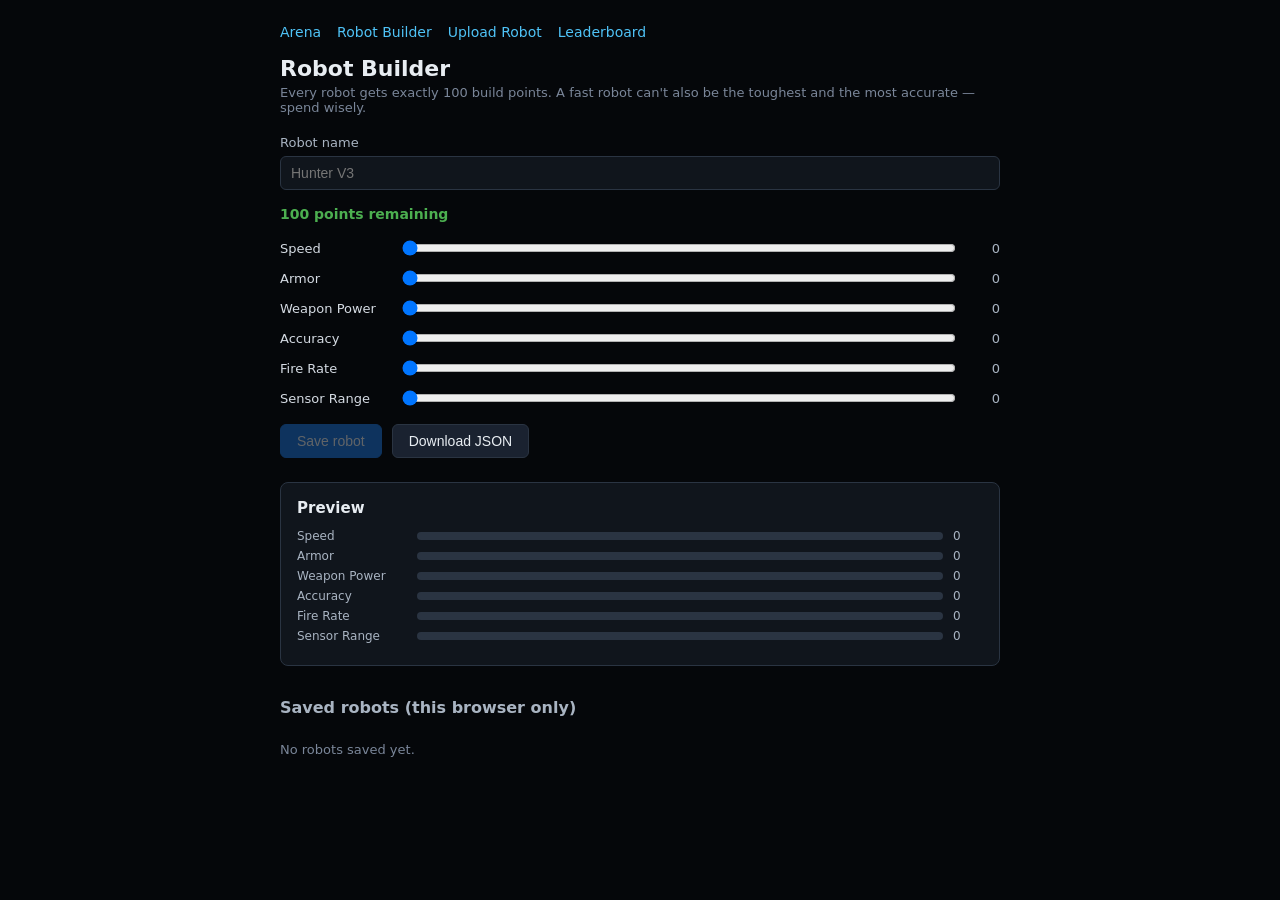
==== frontend/builder.html @ ab30fda7 "Add match HUD (round/score) and leaderboard page MatchHud renders a round counter and live score ove" ====
<!doctype html>
<html>
  <head>
    <meta charset="utf-8" />
    <title>BotForge Arena — Robot Builder</title>
    <link rel="stylesheet" href="src/styles.css" />
  </head>
  <body>
    <div class="page">
      <nav>
        <a href="index.html">Arena</a>
        <a href="builder.html">Robot Builder</a>
        <a href="upload.html">Upload Robot</a>
        <a href="leaderboard.html">Leaderboard</a>
      </nav>

      <h1>Robot Builder</h1>
      <p class="hint">
        Every robot gets exactly 100 build points. A fast robot can't also be the toughest and the
        most accurate — spend wisely.
      </p>

      <form id="robot-form">
        <div class="field">
          <label for="robot-name">Robot name</label>
          <input type="text" id="robot-name" maxlength="40" placeholder="Hunter V3" required />
        </div>

        <div class="points-remaining" id="points-remaining">100 points remaining</div>

        <div class="stats">
          <div class="stat-row">
            <label for="stat-speed">Speed</label>
            <input type="range" id="stat-speed" data-stat="speed" min="0" max="100" value="0" />
            <span class="stat-value" id="stat-speed-value">0</span>
          </div>
          <div class="stat-row">
            <label for="stat-armor">Armor</label>
            <input type="range" id="stat-armor" data-stat="armor" min="0" max="100" value="0" />
            <span class="stat-value" id="stat-armor-value">0</span>
          </div>
          <div class="stat-row">
            <label for="stat-weapon_power">Weapon Power</label>
            <input
              type="range"
              id="stat-weapon_power"
              data-stat="weapon_power"
              min="0"
              max="100"
              value="0"
            />
            <span class="stat-value" id="stat-weapon_power-value">0</span>
          </div>
          <div class="stat-row">
            <label for="stat-accuracy">Accuracy</label>
            <input type="range" id="stat-accuracy" data-stat="accuracy" min="0" max="100" value="0" />
            <span class="stat-value" id="stat-accuracy-value">0</span>
          </div>
          <div class="stat-row">
            <label for="stat-fire_rate">Fire Rate</label>
            <input
              type="range"
              id="stat-fire_rate"
              data-stat="fire_rate"
              min="0"
              max="100"
              value="0"
            />
            <span class="stat-value" id="stat-fire_rate-value">0</span>
          </div>
          <div class="stat-row">
            <label for="stat-sensor_range">Sensor Range</label>
            <input
              type="range"
              id="stat-sensor_range"
              data-stat="sensor_range"
              min="0"
              max="100"
              value="0"
            />
            <span class="stat-value" id="stat-sensor_range-value">0</span>
          </div>
        </div>

        <div class="actions">
          <button type="submit" id="save-button" class="primary">Save robot</button>
          <button type="button" id="download-button">Download JSON</button>
        </div>
      </form>

      <div class="robot-card" id="robot-card">
        <h3>Preview</h3>
      </div>

      <h2>Saved robots (this browser only)</h2>
      <div id="saved-robots-list" class="saved-list"></div>
    </div>

    <script src="src/builder.js" type="module"></script>
  </body>
</html>
---- frontend/src/styles.css ----
body {
  margin: 0;
  background: #05070a;
  color: #e8edf2;
  font-family: system-ui, sans-serif;
}

.page {
  max-width: 720px;
  margin: 0 auto;
  padding: 24px 16px 48px;
}

nav {
  display: flex;
  gap: 16px;
  margin-bottom: 16px;
}

nav a {
  color: #4fc3f7;
  text-decoration: none;
  font-size: 14px;
}

nav a:hover {
  text-decoration: underline;
}

h1 {
  font-size: 22px;
  margin: 0 0 4px;
}

h2 {
  font-size: 16px;
  color: #a9b4c2;
  margin: 32px 0 12px;
}

.hint {
  color: #7a8699;
  font-size: 13px;
  margin: 0 0 20px;
}

.arena-shell {
  display: flex;
  justify-content: center;
}

.field {
  margin-bottom: 16px;
}

.field label {
  display: block;
  font-size: 13px;
  color: #a9b4c2;
  margin-bottom: 6px;
}

.field input[type='text'] {
  width: 100%;
  box-sizing: border-box;
  padding: 8px 10px;
  background: #10151c;
  border: 1px solid #2a3442;
  border-radius: 6px;
  color: #e8edf2;
  font-size: 14px;
}

.points-remaining {
  font-size: 14px;
  font-weight: 600;
  margin-bottom: 16px;
  color: #4caf50;
}

.points-remaining.over-budget {
  color: #e53935;
}

.stat-row {
  display: grid;
  grid-template-columns: 110px 1fr 36px;
  align-items: center;
  gap: 10px;
  margin-bottom: 10px;
}

.stat-row label {
  font-size: 13px;
  color: #d5dbe3;
}

.stat-row input[type='range'] {
  width: 100%;
}

.stat-row .stat-value {
  text-align: right;
  font-variant-numeric: tabular-nums;
  font-size: 13px;
  color: #a9b4c2;
}

.actions {
  display: flex;
  gap: 10px;
  margin-top: 16px;
}

button {
  font-size: 14px;
  padding: 8px 16px;
  border-radius: 6px;
  border: 1px solid #2a3442;
  background: #1a2230;
  color: #e8edf2;
  cursor: pointer;
}

button:hover:not(:disabled) {
  background: #232e40;
}

button:disabled {
  opacity: 0.4;
  cursor: not-allowed;
}

button.primary {
  background: #1d76db;
  border-color: #1d76db;
}

button.primary:hover:not(:disabled) {
  background: #1866bd;
}

.robot-card {
  margin-top: 24px;
  padding: 16px;
  background: #10151c;
  border: 1px solid #2a3442;
  border-radius: 8px;
}

.robot-card h3 {
  margin: 0 0 12px;
  font-size: 15px;
}

.card-bar-row {
  display: grid;
  grid-template-columns: 110px 1fr 30px;
  align-items: center;
  gap: 10px;
  margin-bottom: 6px;
  font-size: 12px;
  color: #a9b4c2;
}

.card-bar-track {
  height: 8px;
  background: #2a3442;
  border-radius: 4px;
  overflow: hidden;
}

.card-bar-fill {
  height: 100%;
  background: #4fc3f7;
}

.saved-list {
  display: flex;
  flex-direction: column;
  gap: 10px;
}

.saved-item {
  display: flex;
  justify-content: space-between;
  align-items: center;
  padding: 10px 14px;
  background: #10151c;
  border: 1px solid #2a3442;
  border-radius: 6px;
  font-size: 13px;
}

.saved-item .saved-meta {
  color: #7a8699;
  font-size: 12px;
}

.saved-item .saved-actions {
  display: flex;
  gap: 8px;
}

.empty-note {
  color: #7a8699;
  font-size: 13px;
}

input[type='file'] {
  color: #d5dbe3;
  font-size: 13px;
}

.banner {
  margin-top: 20px;
  padding: 12px 14px;
  border-radius: 6px;
  font-size: 13px;
  border: 1px solid transparent;
}

.banner.success {
  background: rgba(76, 175, 80, 0.12);
  border-color: #4caf50;
  color: #8ee69a;
}

.banner.error {
  background: rgba(229, 57, 53, 0.12);
  border-color: #e53935;
  color: #f2a3a1;
}

.error-list {
  list-style: none;
  padding: 0;
  margin: 8px 0 0;
}

.error-item {
  padding: 6px 0;
  border-top: 1px solid rgba(229, 57, 53, 0.25);
}

.error-item:first-child {
  border-top: none;
}

.error-item code {
  background: rgba(255, 255, 255, 0.08);
  padding: 1px 5px;
  border-radius: 4px;
  font-size: 12px;
}

.table-wrap {
  overflow-x: auto;
}

.leaderboard-table {
  width: 100%;
  border-collapse: collapse;
  font-size: 13px;
}

.leaderboard-table th,
.leaderboard-table td {
  padding: 8px 10px;
  text-align: left;
  white-space: nowrap;
}

.leaderboard-table th {
  color: #7a8699;
  font-weight: 600;
  border-bottom: 1px solid #2a3442;
}

.leaderboard-table td.numeric,
.leaderboard-table th.numeric {
  text-align: right;
}

.leaderboard-table tbody tr:nth-child(odd) {
  background: #10151c;
}

.leaderboard-table tbody tr:first-child td {
  color: #ffd54f;
  font-weight: 600;
}
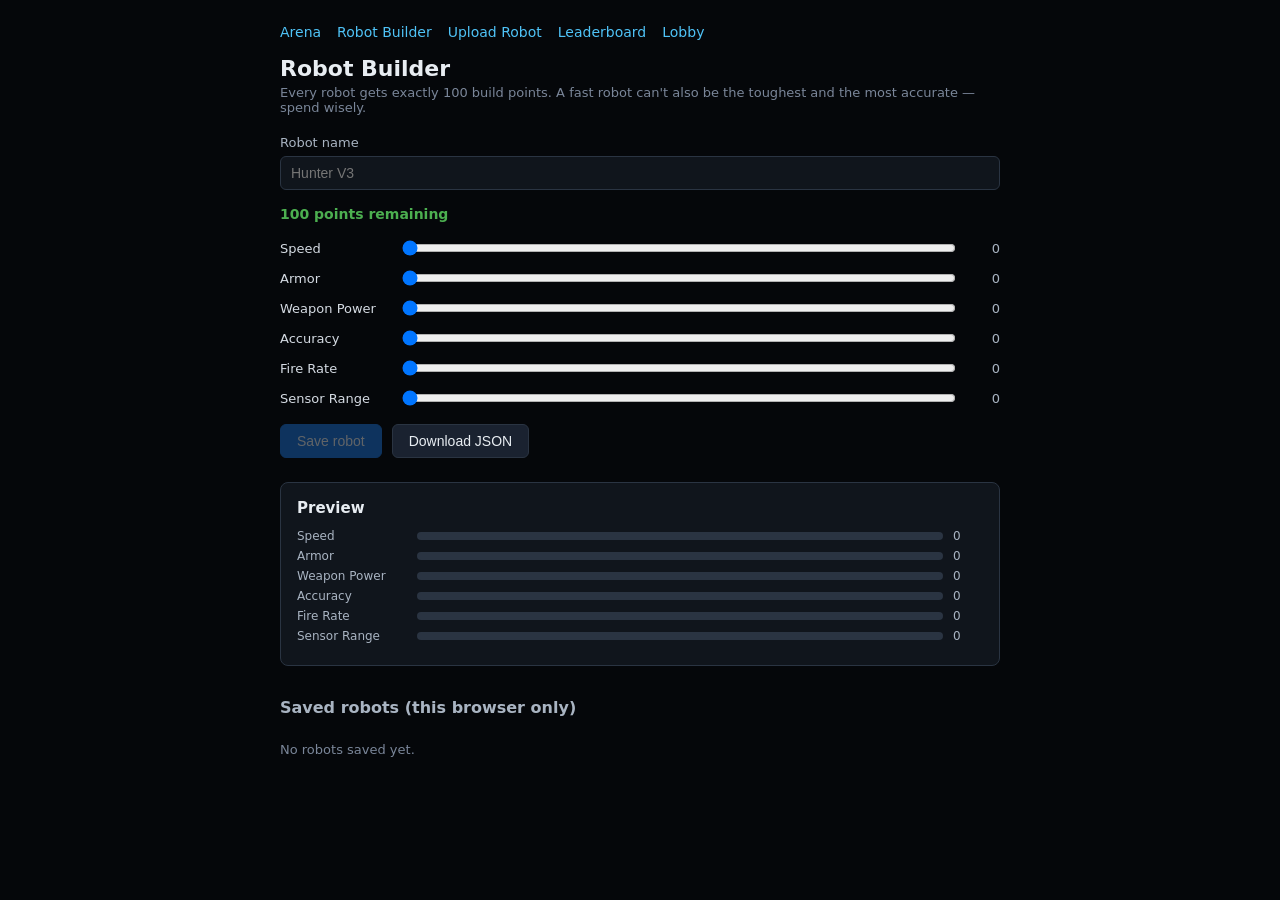
==== commit 4ea5e344: "Add multiplayer lobby: name, robot, ready-up, spectate (Milestone 6) New lobby.html lets a player pi" ====
--- a/frontend/builder.html
+++ b/frontend/builder.html
@@ -12,6 +12,7 @@
         <a href="builder.html">Robot Builder</a>
         <a href="upload.html">Upload Robot</a>
         <a href="leaderboard.html">Leaderboard</a>
+        <a href="lobby.html">Lobby</a>
       </nav>
 
       <h1>Robot Builder</h1>
--- a/frontend/src/styles.css
+++ b/frontend/src/styles.css
@@ -290,3 +290,45 @@
   color: #ffd54f;
   font-weight: 600;
 }
+
+.lobby-players {
+  display: flex;
+  flex-direction: column;
+  gap: 8px;
+  margin: 16px 0;
+}
+
+.lobby-player {
+  display: flex;
+  justify-content: space-between;
+  align-items: center;
+  padding: 10px 14px;
+  background: #10151c;
+  border: 1px solid #2a3442;
+  border-radius: 6px;
+  font-size: 13px;
+}
+
+.lobby-player .lobby-player-robot {
+  color: #7a8699;
+  font-size: 12px;
+}
+
+.ready-badge {
+  font-size: 12px;
+  padding: 3px 9px;
+  border-radius: 999px;
+  background: #2a3442;
+  color: #a9b4c2;
+}
+
+.ready-badge.is-ready {
+  background: rgba(76, 175, 80, 0.18);
+  color: #8ee69a;
+}
+
+.robot-summary {
+  margin-top: 8px;
+  font-size: 12px;
+  color: #7a8699;
+}
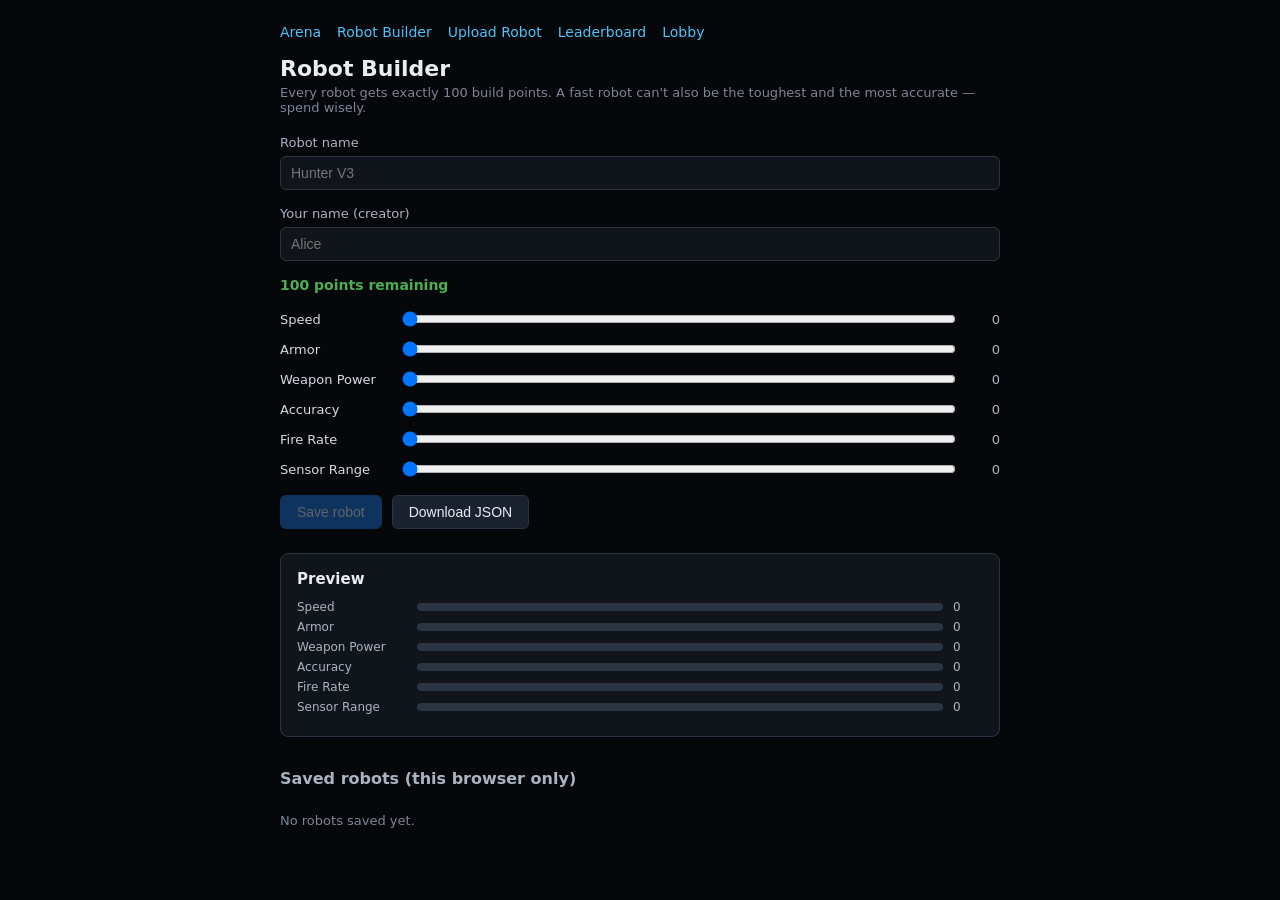
==== commit 05426ad1: "Fix Robot Builder: add creator field, default version/logic Robots built via builder.html were faili" ====
--- a/frontend/builder.html
+++ b/frontend/builder.html
@@ -25,6 +25,11 @@
         <div class="field">
           <label for="robot-name">Robot name</label>
           <input type="text" id="robot-name" maxlength="40" placeholder="Hunter V3" required />
+        </div>
+
+        <div class="field">
+          <label for="creator-name">Your name (creator)</label>
+          <input type="text" id="creator-name" maxlength="24" placeholder="Alice" required />
         </div>
 
         <div class="points-remaining" id="points-remaining">100 points remaining</div>
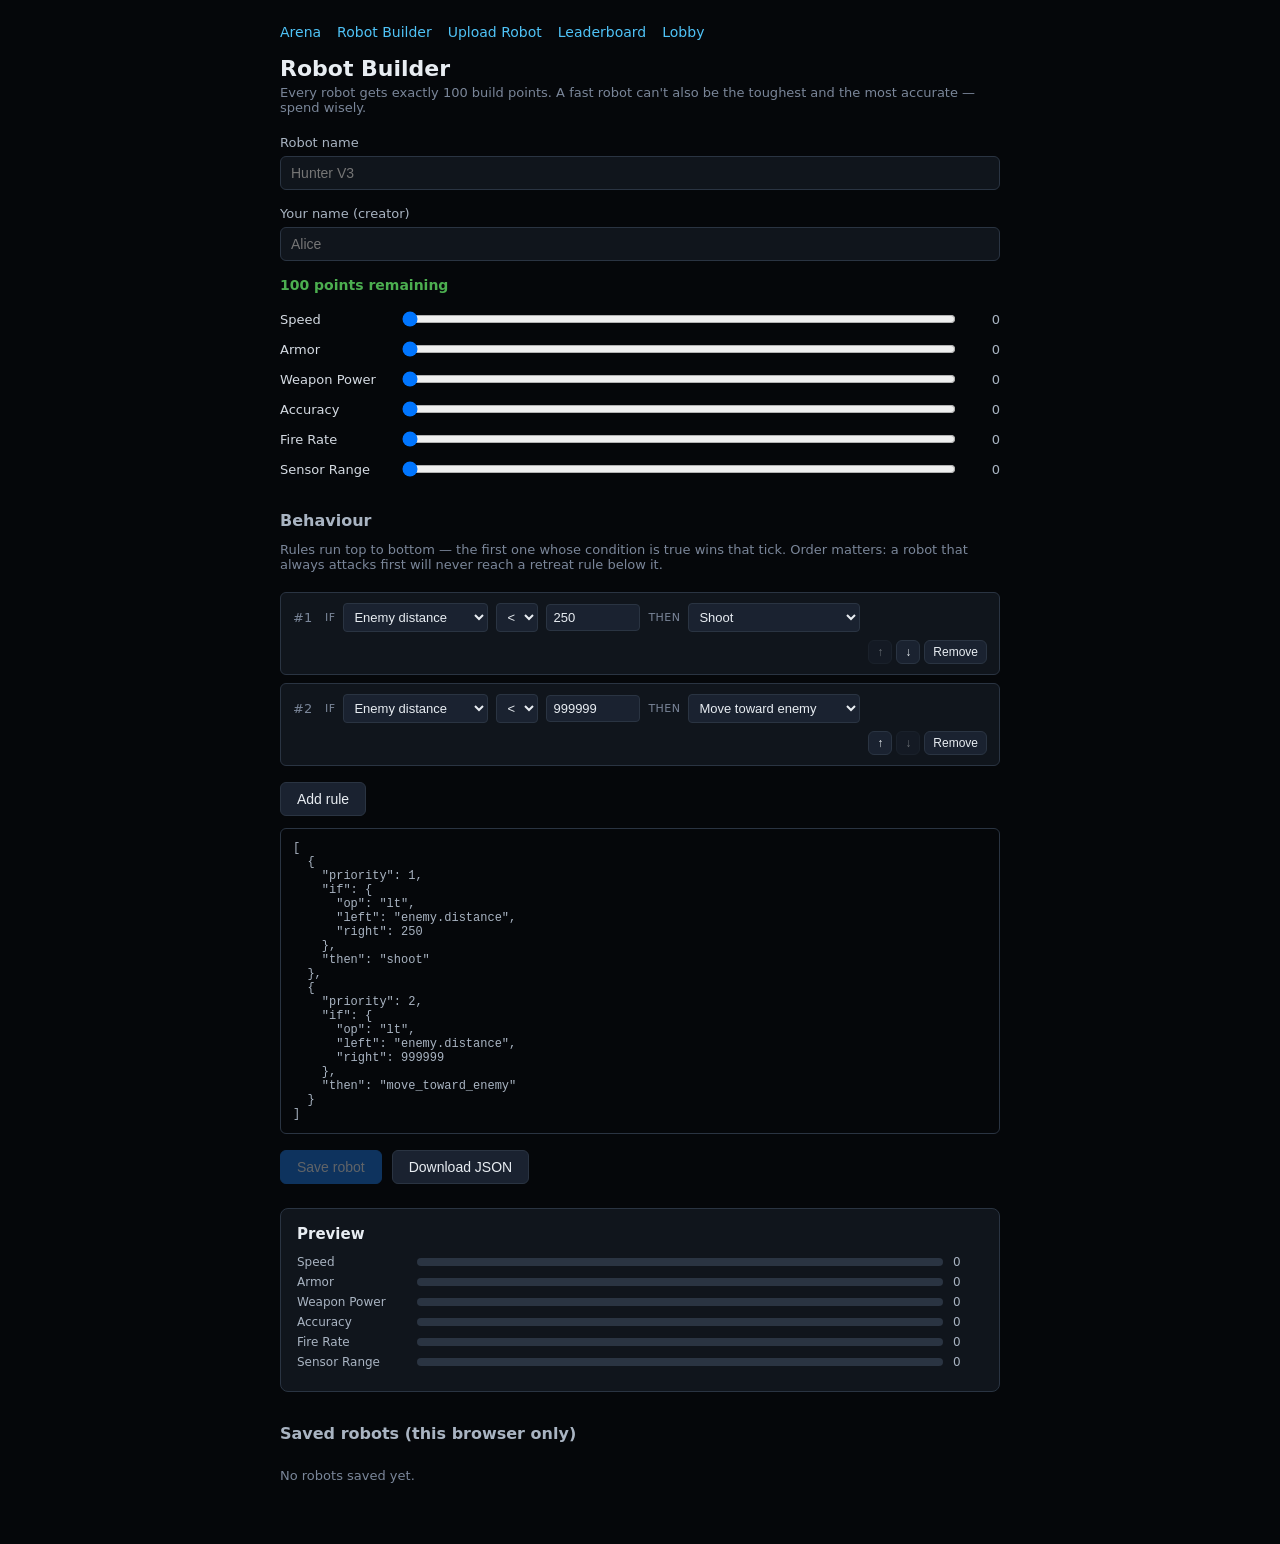
==== commit 9955f84a: "Add a logic editor to the Robot Builder (Stage 1 rules) The builder previously shipped every robot w" ====
--- a/frontend/builder.html
+++ b/frontend/builder.html
@@ -88,6 +88,17 @@
           </div>
         </div>
 
+        <h2>Behaviour</h2>
+        <p class="hint">
+          Rules run top to bottom — the first one whose condition is true wins that tick. Order
+          matters: a robot that always attacks first will never reach a retreat rule below it.
+        </p>
+        <div id="logic-rules"></div>
+        <div class="actions">
+          <button type="button" id="add-rule-button">Add rule</button>
+        </div>
+        <pre class="logic-preview" id="logic-preview"></pre>
+
         <div class="actions">
           <button type="submit" id="save-button" class="primary">Save robot</button>
           <button type="button" id="download-button">Download JSON</button>
--- a/frontend/src/styles.css
+++ b/frontend/src/styles.css
@@ -332,3 +332,66 @@
   font-size: 12px;
   color: #7a8699;
 }
+
+.rule-row {
+  display: flex;
+  flex-wrap: wrap;
+  align-items: center;
+  gap: 8px;
+  padding: 10px 12px;
+  margin-bottom: 8px;
+  background: #10151c;
+  border: 1px solid #2a3442;
+  border-radius: 6px;
+  font-size: 13px;
+}
+
+.rule-priority {
+  color: #7a8699;
+  font-variant-numeric: tabular-nums;
+  min-width: 24px;
+}
+
+.rule-word {
+  color: #7a8699;
+  font-size: 11px;
+  text-transform: uppercase;
+  letter-spacing: 0.04em;
+}
+
+.rule-row select,
+.rule-row input {
+  background: #1a2230;
+  border: 1px solid #2a3442;
+  border-radius: 4px;
+  color: #e8edf2;
+  font-size: 13px;
+  padding: 5px 6px;
+}
+
+.rule-number {
+  width: 80px;
+}
+
+.rule-controls {
+  display: flex;
+  gap: 4px;
+  margin-left: auto;
+}
+
+.rule-controls button {
+  padding: 4px 8px;
+  font-size: 12px;
+}
+
+.logic-preview {
+  margin-top: 12px;
+  padding: 12px;
+  background: #05070a;
+  border: 1px solid #2a3442;
+  border-radius: 6px;
+  font-size: 12px;
+  color: #a9b4c2;
+  overflow-x: auto;
+  white-space: pre;
+}
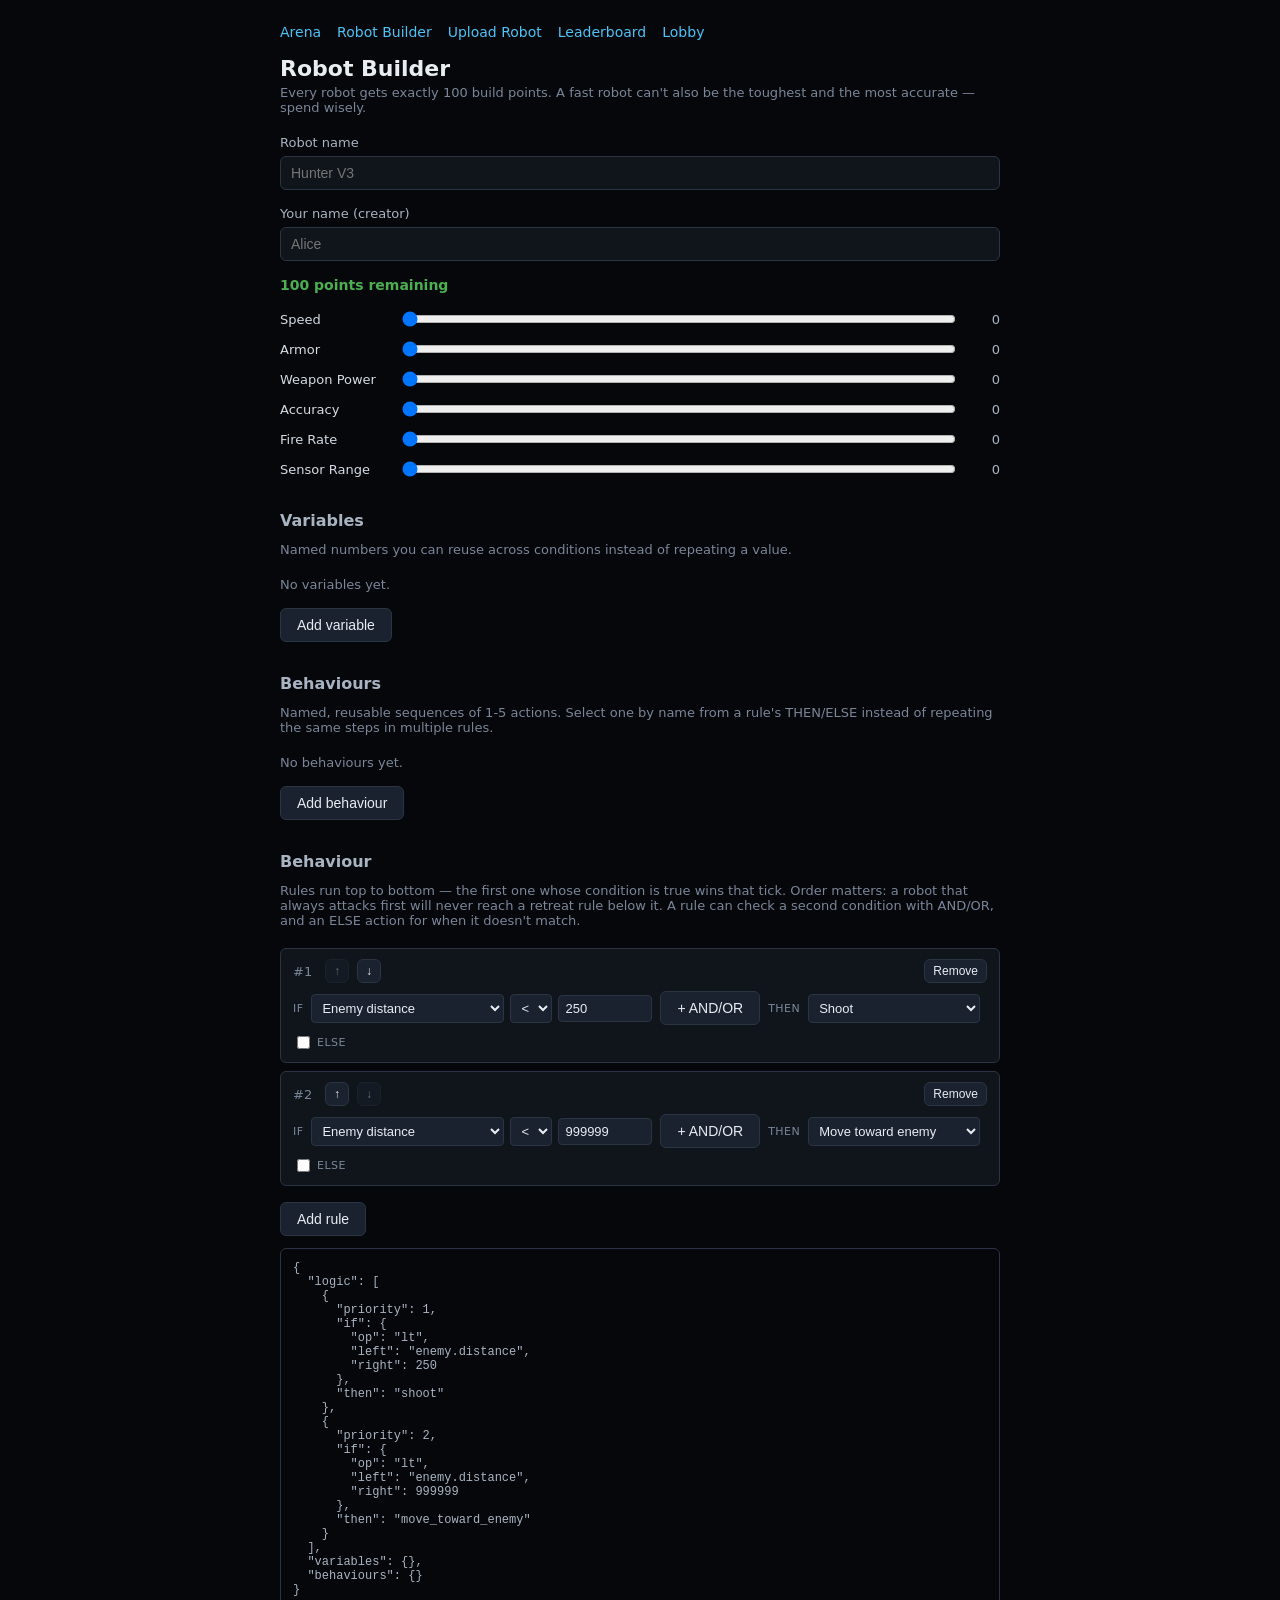
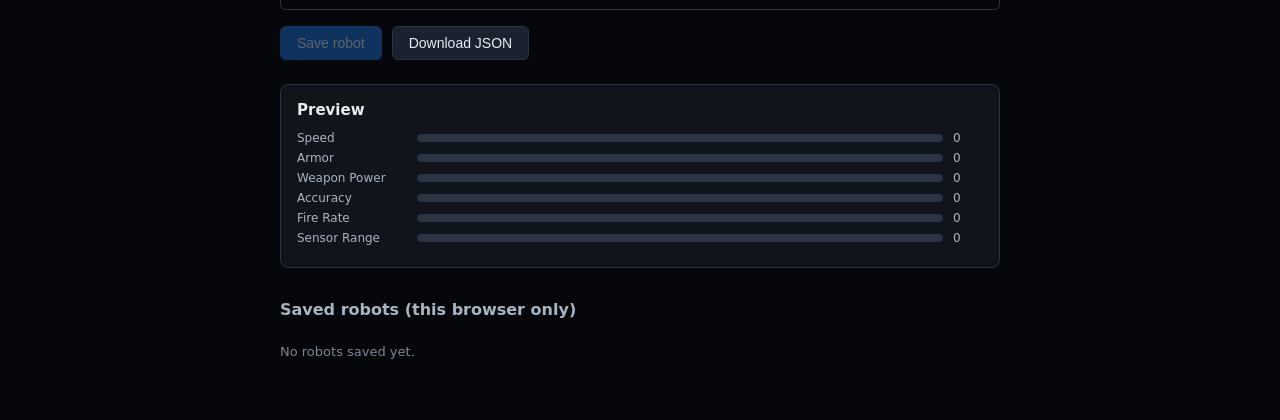
==== commit 71a70b86: "Upgrade the Robot Builder's logic editor to match the interpreter The editor only ever exposed Stage" ====
--- a/frontend/builder.html
+++ b/frontend/builder.html
@@ -88,10 +88,28 @@
           </div>
         </div>
 
+        <h2>Variables</h2>
+        <p class="hint">Named numbers you can reuse across conditions instead of repeating a value.</p>
+        <div id="variables-list"></div>
+        <div class="actions">
+          <button type="button" id="add-variable-button">Add variable</button>
+        </div>
+
+        <h2>Behaviours</h2>
+        <p class="hint">
+          Named, reusable sequences of 1-5 actions. Select one by name from a rule's THEN/ELSE
+          instead of repeating the same steps in multiple rules.
+        </p>
+        <div id="behaviours-list"></div>
+        <div class="actions">
+          <button type="button" id="add-behaviour-button">Add behaviour</button>
+        </div>
+
         <h2>Behaviour</h2>
         <p class="hint">
           Rules run top to bottom — the first one whose condition is true wins that tick. Order
-          matters: a robot that always attacks first will never reach a retreat rule below it.
+          matters: a robot that always attacks first will never reach a retreat rule below it. A
+          rule can check a second condition with AND/OR, and an ELSE action for when it doesn't match.
         </p>
         <div id="logic-rules"></div>
         <div class="actions">
--- a/frontend/src/styles.css
+++ b/frontend/src/styles.css
@@ -384,6 +384,119 @@
   font-size: 12px;
 }
 
+.rule-header {
+  display: flex;
+  align-items: center;
+  gap: 4px;
+  width: 100%;
+}
+
+.rule-header button {
+  padding: 4px 8px;
+  font-size: 12px;
+  margin-left: 4px;
+}
+
+.rule-header button:last-child {
+  margin-left: auto;
+}
+
+.rule-condition {
+  display: inline-flex;
+  align-items: center;
+  gap: 6px;
+}
+
+.rule-var-toggle {
+  padding: 3px 7px !important;
+  font-size: 11px !important;
+  color: #7a8699;
+}
+
+.rule-else-toggle {
+  display: inline-flex;
+  align-items: center;
+  gap: 4px;
+  font-size: 11px;
+  color: #7a8699;
+  text-transform: uppercase;
+  letter-spacing: 0.04em;
+}
+
+.kv-row {
+  display: flex;
+  align-items: center;
+  gap: 8px;
+  padding: 8px 12px;
+  margin-bottom: 6px;
+  background: #10151c;
+  border: 1px solid #2a3442;
+  border-radius: 6px;
+}
+
+.kv-row input[type='text'] {
+  flex: 1;
+  background: #1a2230;
+  border: 1px solid #2a3442;
+  border-radius: 4px;
+  color: #e8edf2;
+  font-size: 13px;
+  padding: 5px 6px;
+}
+
+.kv-row input[type='number'] {
+  width: 90px;
+  background: #1a2230;
+  border: 1px solid #2a3442;
+  border-radius: 4px;
+  color: #e8edf2;
+  font-size: 13px;
+  padding: 5px 6px;
+}
+
+.behaviour-row {
+  display: flex;
+  flex-wrap: wrap;
+  align-items: center;
+  gap: 8px;
+  padding: 8px 12px;
+  margin-bottom: 6px;
+  background: #10151c;
+  border: 1px solid #2a3442;
+  border-radius: 6px;
+}
+
+.behaviour-row input[type='text'] {
+  width: 160px;
+  background: #1a2230;
+  border: 1px solid #2a3442;
+  border-radius: 4px;
+  color: #e8edf2;
+  font-size: 13px;
+  padding: 5px 6px;
+}
+
+.behaviour-steps {
+  display: flex;
+  flex-wrap: wrap;
+  gap: 6px;
+}
+
+.behaviour-step {
+  display: inline-flex;
+  align-items: center;
+  gap: 2px;
+}
+
+.behaviour-step select {
+  background: #1a2230;
+  border: 1px solid #2a3442;
+  border-radius: 4px;
+  color: #e8edf2;
+  font-size: 12px;
+  padding: 4px 5px;
+}
+
 .logic-preview {
   margin-top: 12px;
   padding: 12px;
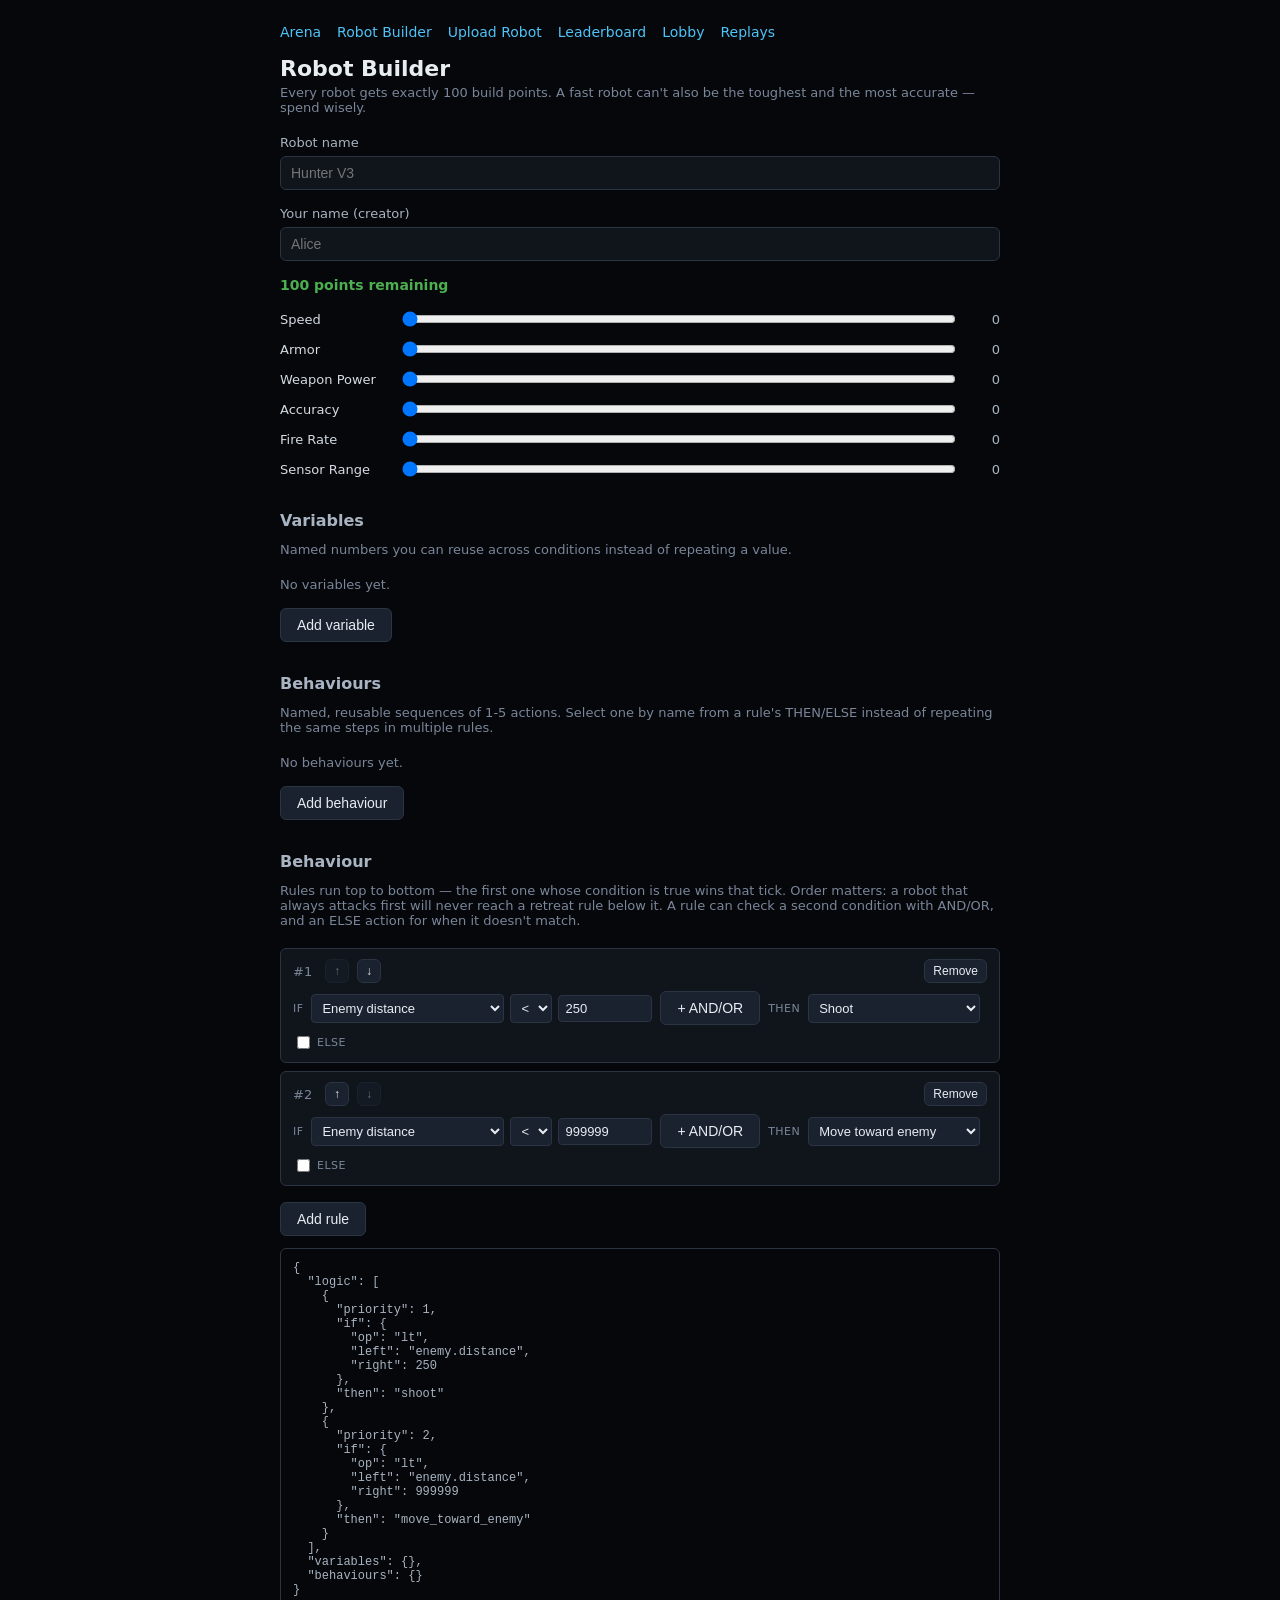
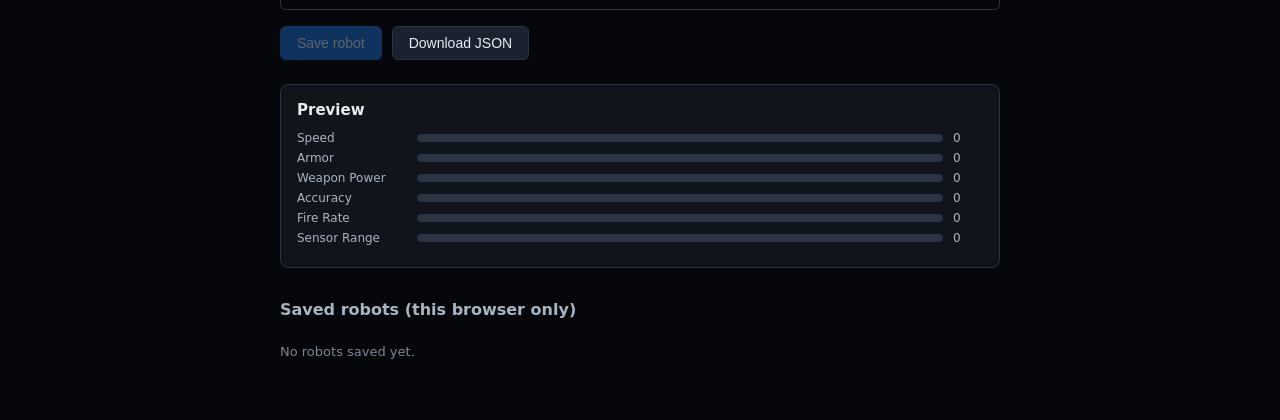
==== commit 5ed53cd4: "Add replay browsing/playback UI Extracted robot/projectile/combat-effect drawing out of ArenaScene i" ====
--- a/frontend/builder.html
+++ b/frontend/builder.html
@@ -13,6 +13,7 @@
         <a href="upload.html">Upload Robot</a>
         <a href="leaderboard.html">Leaderboard</a>
         <a href="lobby.html">Lobby</a>
+        <a href="replay.html">Replays</a>
       </nav>
 
       <h1>Robot Builder</h1>
--- a/frontend/src/styles.css
+++ b/frontend/src/styles.css
@@ -508,3 +508,41 @@
   overflow-x: auto;
   white-space: pre;
 }
+
+.replay-item {
+  display: flex;
+  justify-content: space-between;
+  align-items: center;
+  padding: 10px 14px;
+  margin-bottom: 8px;
+  background: #10151c;
+  border: 1px solid #2a3442;
+  border-radius: 6px;
+  font-size: 13px;
+}
+
+.replay-item .replay-meta {
+  color: #7a8699;
+  font-size: 12px;
+}
+
+.replay-controls {
+  align-items: center;
+}
+
+.replay-controls input[type='range'] {
+  flex: 1;
+  min-width: 120px;
+}
+
+.replay-markers {
+  display: flex;
+  flex-wrap: wrap;
+  gap: 8px;
+  margin-bottom: 20px;
+}
+
+.replay-markers button:disabled {
+  opacity: 0.35;
+  cursor: not-allowed;
+}
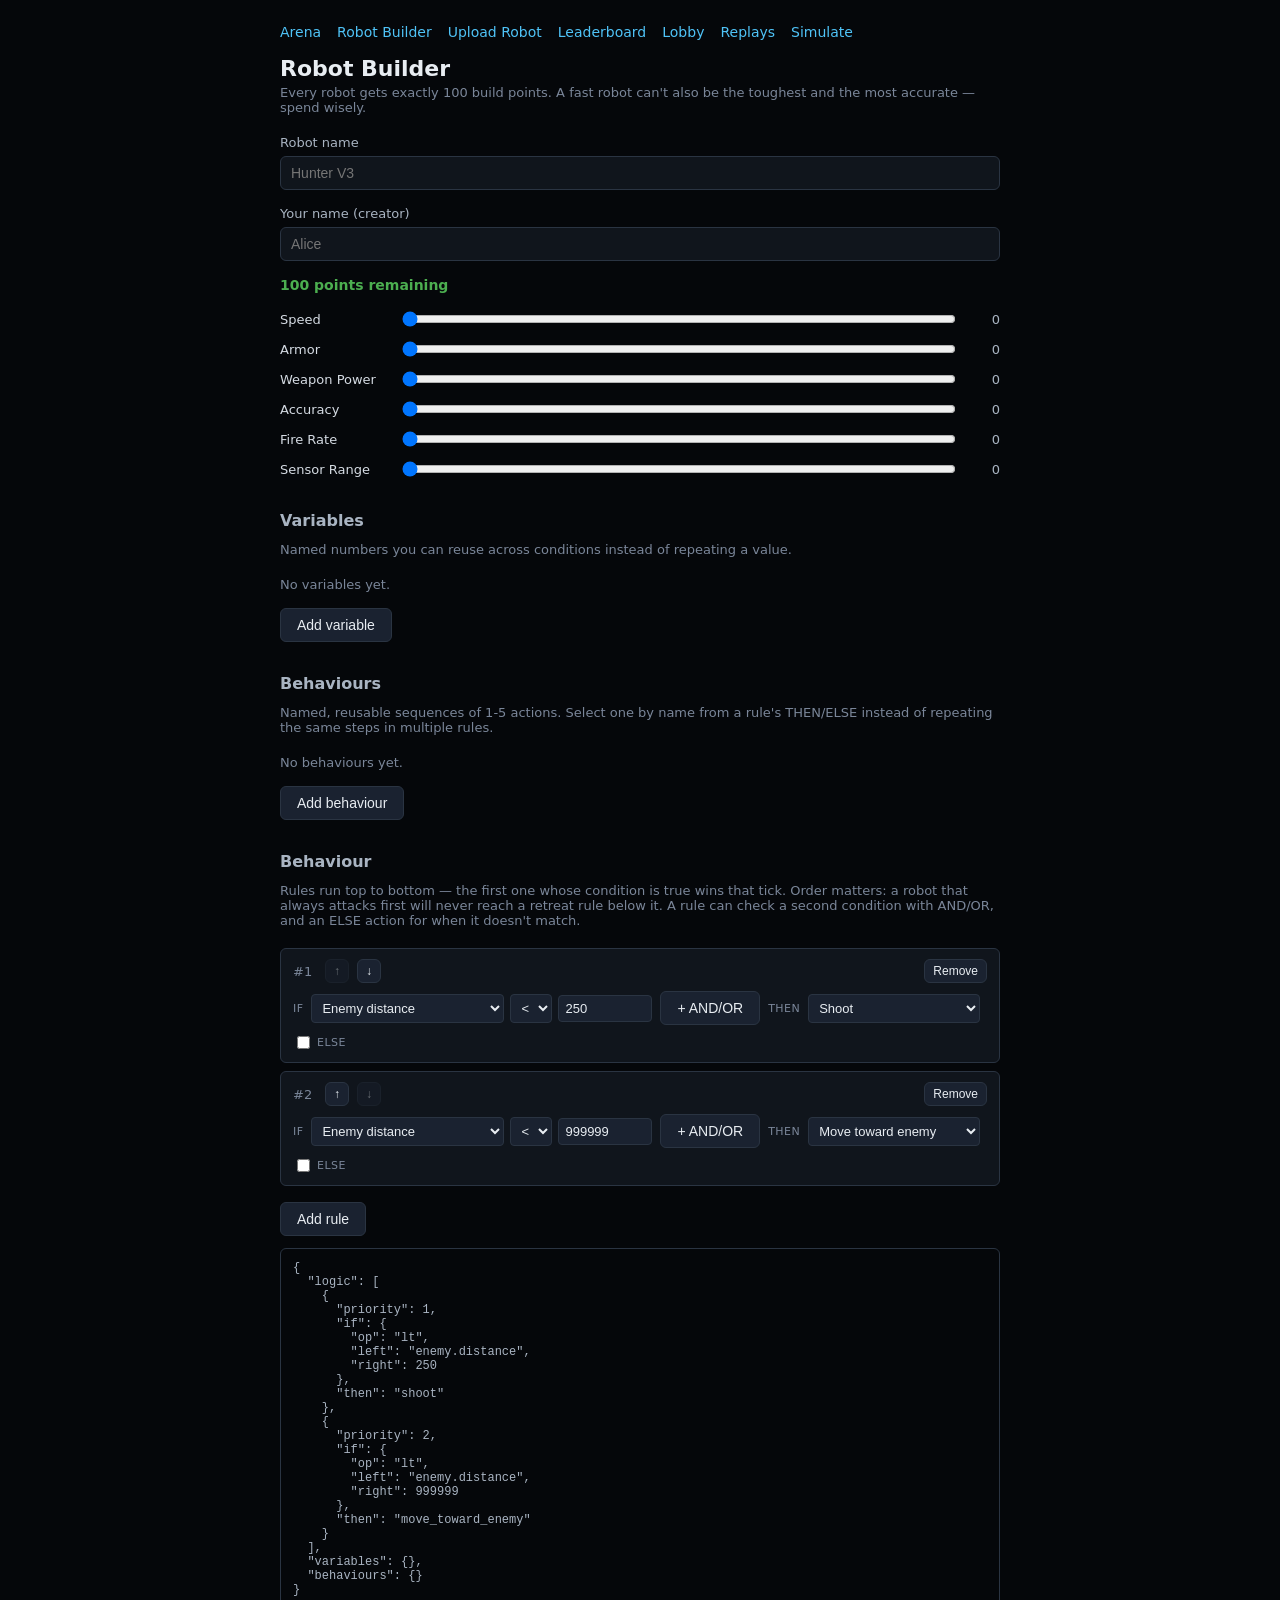
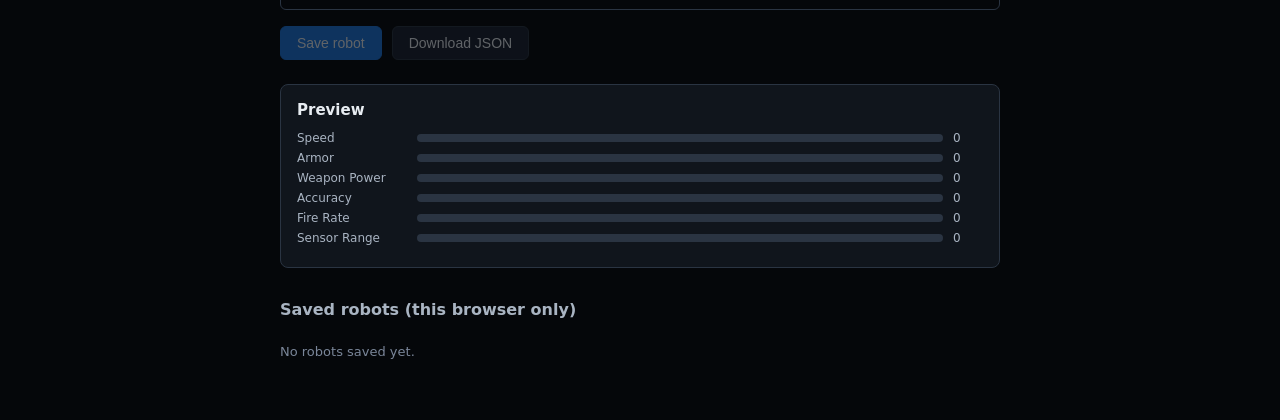
==== commit 8122bf8f: "Add simulation mode UI; fix Builder allowing unspent build points New simulate.html lets a player pi" ====
--- a/frontend/builder.html
+++ b/frontend/builder.html
@@ -14,6 +14,7 @@
         <a href="leaderboard.html">Leaderboard</a>
         <a href="lobby.html">Lobby</a>
         <a href="replay.html">Replays</a>
+        <a href="simulate.html">Simulate</a>
       </nav>
 
       <h1>Robot Builder</h1>
--- a/frontend/src/styles.css
+++ b/frontend/src/styles.css
@@ -546,3 +546,90 @@
   opacity: 0.35;
   cursor: not-allowed;
 }
+
+.sim-slots {
+  display: flex;
+  flex-wrap: wrap;
+  gap: 16px;
+  margin-bottom: 16px;
+}
+
+.sim-slot {
+  flex: 1;
+  min-width: 220px;
+  padding: 14px;
+  background: #10151c;
+  border: 1px solid #2a3442;
+  border-radius: 8px;
+}
+
+.sim-slot h2 {
+  margin-top: 0;
+}
+
+.sim-slot select {
+  width: 100%;
+  box-sizing: border-box;
+  background: #1a2230;
+  border: 1px solid #2a3442;
+  border-radius: 4px;
+  color: #e8edf2;
+  font-size: 13px;
+  padding: 6px;
+}
+
+/* Win/loss/draw split — a part-to-whole stacked bar. Categorical
+   slots 1/2/3 from the dataviz skill's validated dark-mode palette,
+   used unmodified (pre-validated for CVD-safe adjacent contrast), in
+   fixed order: robot A, robot B, draws. */
+.viz-root {
+  --series-a: #3987e5;
+  --series-b: #d95926;
+  --series-draw: #199e70;
+  --viz-surface: #10151c;
+  --viz-text-secondary: #a9b4c2;
+  margin-top: 16px;
+}
+
+.sim-bar {
+  display: flex;
+  height: 20px;
+  gap: 2px;
+  background: var(--viz-surface);
+  margin-bottom: 12px;
+}
+
+.sim-bar-segment {
+  height: 100%;
+}
+
+.sim-bar-segment:first-child {
+  border-top-left-radius: 4px;
+  border-bottom-left-radius: 4px;
+}
+
+.sim-bar-segment:last-child {
+  border-top-right-radius: 4px;
+  border-bottom-right-radius: 4px;
+}
+
+.sim-legend {
+  display: flex;
+  flex-wrap: wrap;
+  gap: 16px;
+  font-size: 13px;
+  color: var(--viz-text-secondary);
+}
+
+.sim-legend-item {
+  display: flex;
+  align-items: center;
+  gap: 6px;
+}
+
+.sim-legend-swatch {
+  width: 10px;
+  height: 10px;
+  border-radius: 2px;
+  flex-shrink: 0;
+}
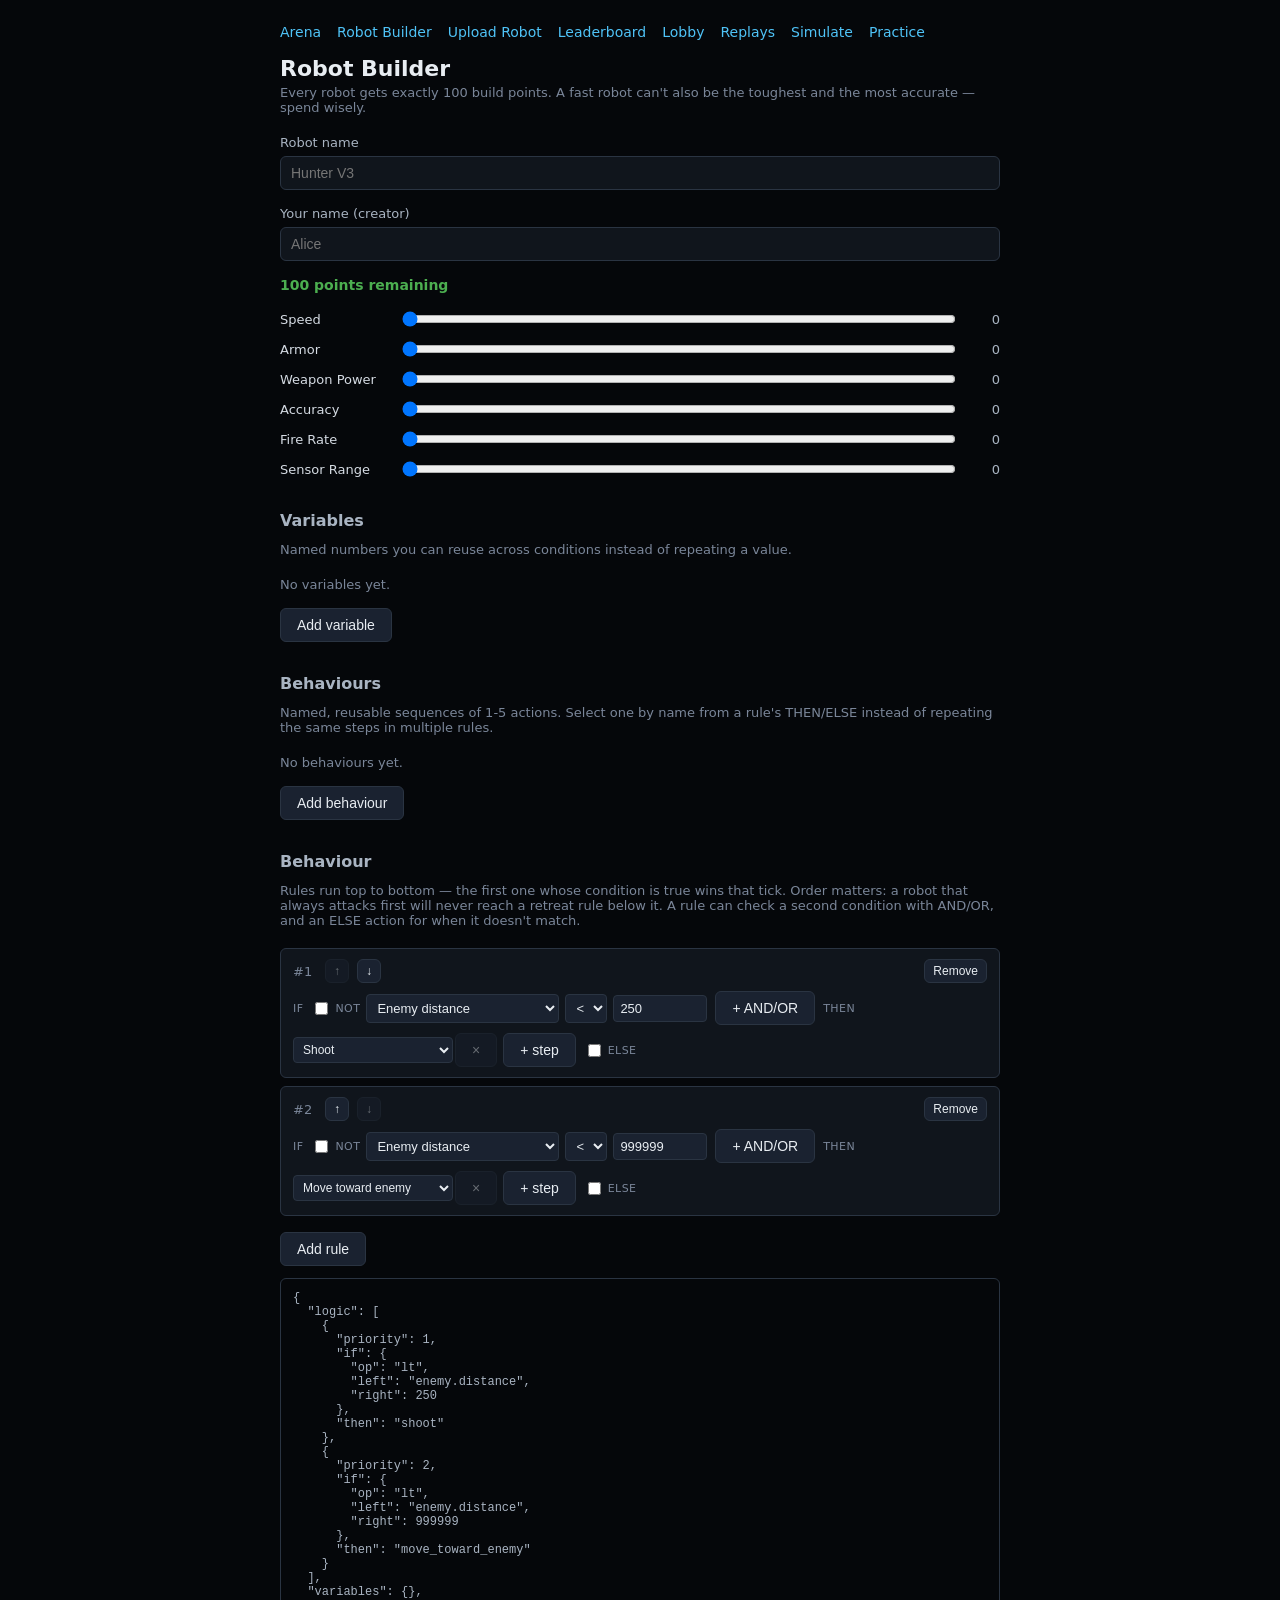
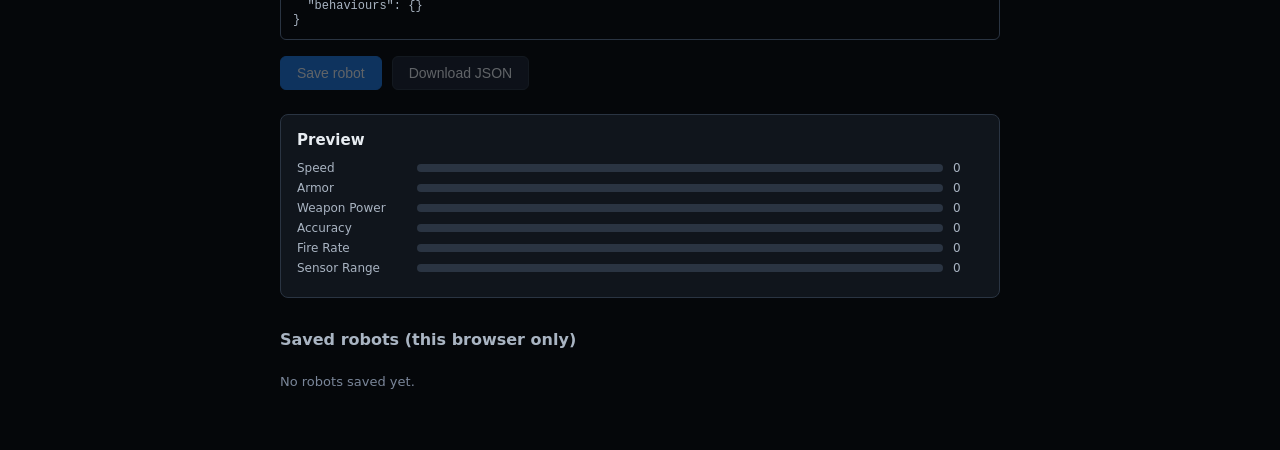
==== commit e537e38f: "Add manual practice mode: drive one robot with the arrow keys A new /ws/practice endpoint and practi" ====
--- a/frontend/builder.html
+++ b/frontend/builder.html
@@ -15,6 +15,7 @@
         <a href="lobby.html">Lobby</a>
         <a href="replay.html">Replays</a>
         <a href="simulate.html">Simulate</a>
+        <a href="practice.html">Practice</a>
       </nav>
 
       <h1>Robot Builder</h1>
--- a/frontend/src/styles.css
+++ b/frontend/src/styles.css
@@ -413,7 +413,8 @@
   color: #7a8699;
 }
 
-.rule-else-toggle {
+.rule-else-toggle,
+.rule-not-toggle {
   display: inline-flex;
   align-items: center;
   gap: 4px;
